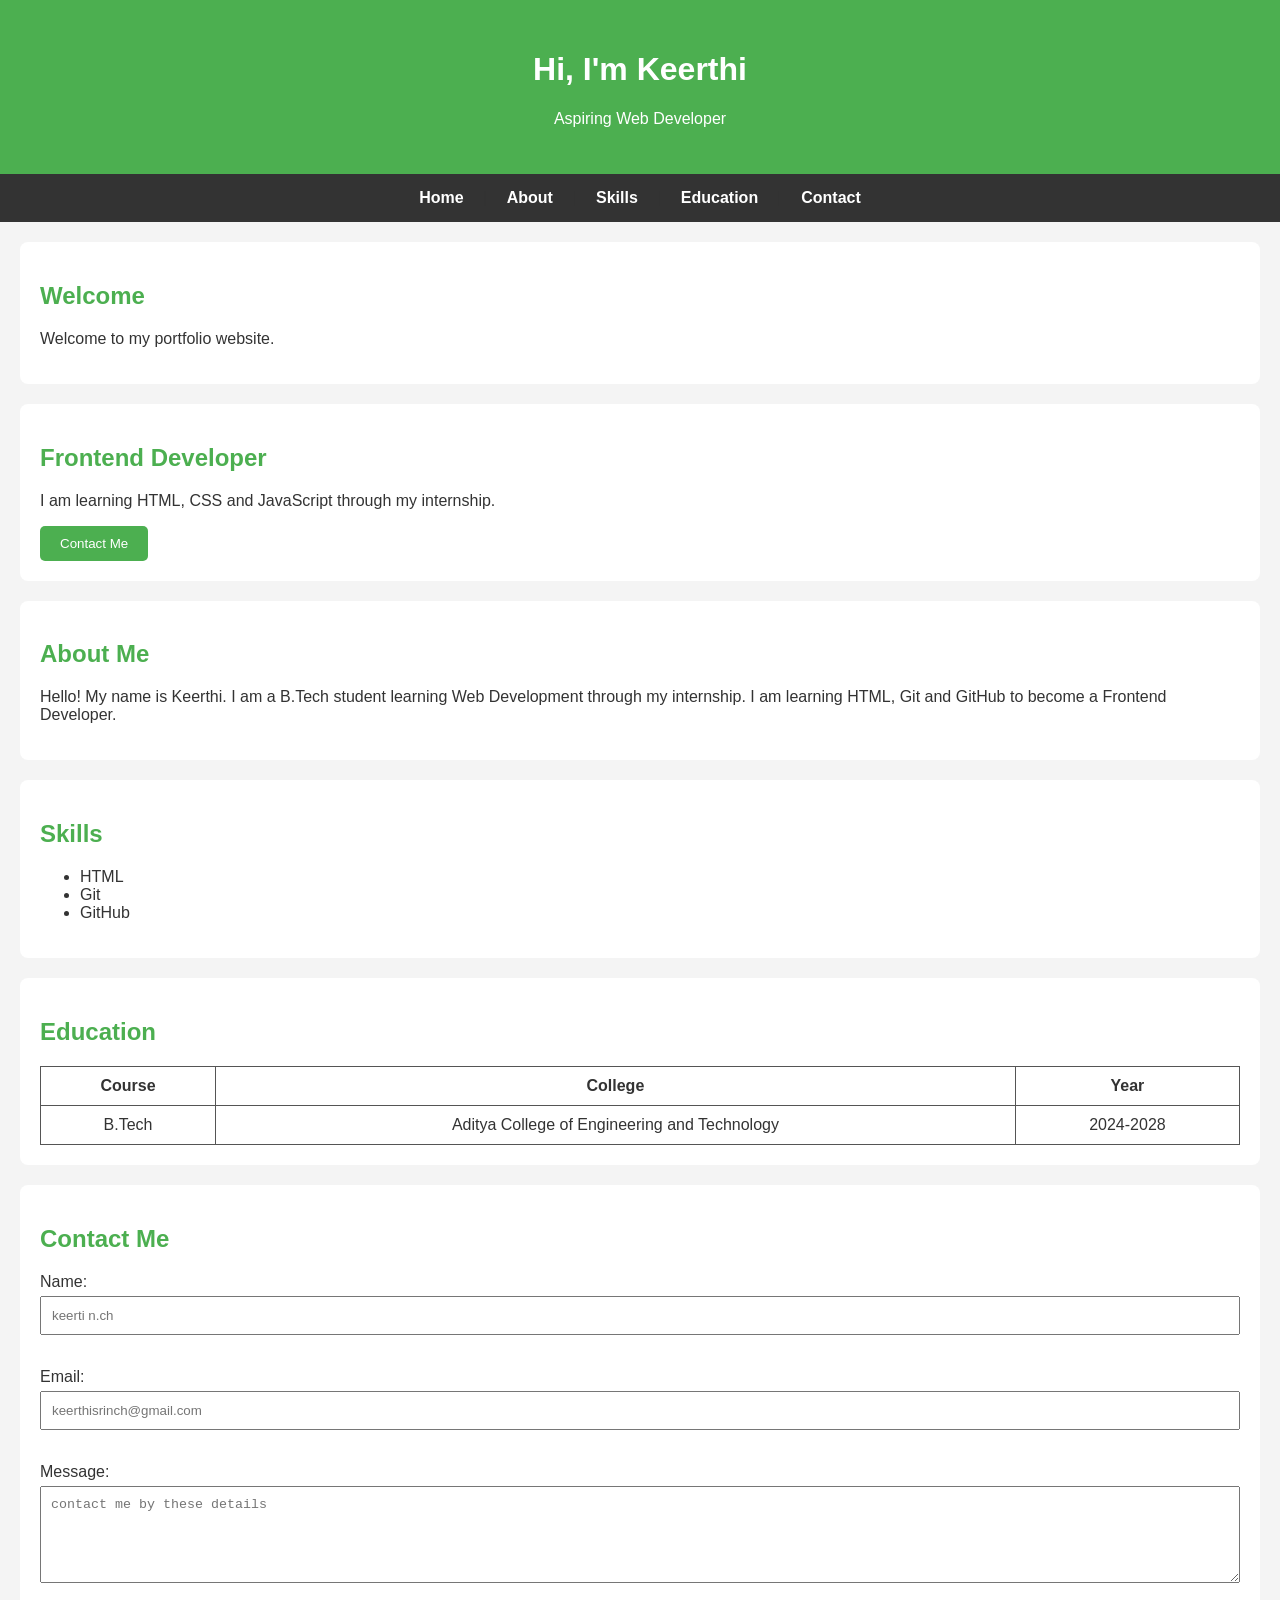
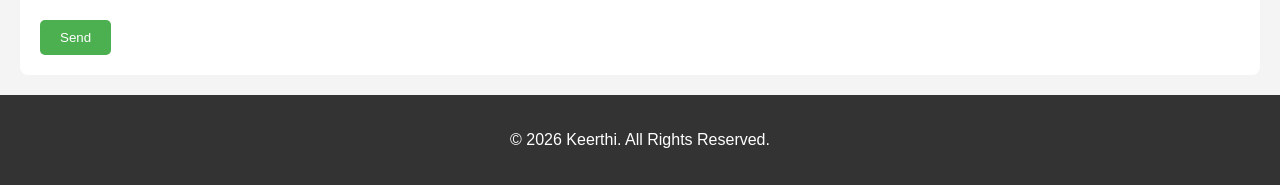
==== Index.html @ f0bbcb7d "Day 4 completed - css styling" ====
<!DOCTYPE html>
<html lang="en">
<head>
    <meta charset="UTF-8">
    <meta name="viewport" content="width=device-width, initial-scale=1.0">
    <title>My Portfolio</title>
    <link rel="stylesheet" href="style.css">
</head>
<body>

    <!-- Header -->
    <header>
        <h1>Hi, I'm Keerthi</h1>
        <p>Aspiring Web Developer</p>
    </header>

    <!-- Navigation -->
    <nav>
        <a href="#home">Home</a> |
        <a href="#about">About</a> |
        <a href="#skills">Skills</a> |
        <a href="#education">Education</a> |
        <a href="#contact">Contact</a>
    </nav>

    <main>

        <!-- Home Section -->
        <section id="home">
            <h2>Welcome</h2>
            <p>Welcome to my portfolio website.</p>
        </section>

        <!-- Hero Section -->
        <section id="hero">
            <h2>Frontend Developer</h2>
            <p>I am learning HTML, CSS and JavaScript through my internship.</p>
            <button>Contact Me</button>
        </section>

        <!-- About Section -->
        <section id="about">
            <h2>About Me</h2>
            <p>
                Hello! My name is Keerthi.
                I am a B.Tech student learning Web Development through my internship.
                I am learning HTML, Git and GitHub to become a Frontend Developer.
            </p>
        </section>

        <!-- Skills Section -->
        <section id="skills">
            <h2>Skills</h2>
            <ul>
                <li>HTML</li>
                <li>Git</li>
                <li>GitHub</li>
            </ul>
        </section>

        <!-- Education Section -->
        <section id="education">
            <h2>Education</h2>

            <table border="1">
                <tr>
                    <th>Course</th>
                    <th>College</th>
                    <th>Year</th>
                </tr>

                <tr>
                    <td>B.Tech</td>
                    <td>Aditya College of Engineering and Technology</td>
                    <td>2024-2028</td>
                </tr>
            </table>
        </section>

        <!-- Contact Section -->
        <section id="contact">
            <h2>Contact Me</h2>

            <form>
                <label for="name">Name:</label><br>
                <input type="text" id="name" placeholder="keerti n.ch"><br><br>

                <label for="email">Email:</label><br>
                <input type="email" id="email" placeholder="keerthisrinch@gmail.com"><br><br>

                <label for="message">Message:</label><br>
                <textarea id="message" rows="5" cols="30" placeholder="contact me by these details"></textarea><br><br>

                <button type="submit">Send</button>
            </form>
        </section>

    </main>

    <!-- Footer -->
    <footer>
        <p>&copy; 2026 Keerthi. All Rights Reserved.</p>
    </footer>

</body>
</html>
---- style.css ----
/* General Styling */

body {
    margin: 0;
    padding: 0;
    font-family: Arial, sans-serif;
    background-color: #f4f4f4;
    color: #333;
}

/* Header */

header {
    background-color: #4CAF50;
    color: white;
    text-align: center;
    padding: 30px;
}

/* Navigation */

nav {
    background-color: #333;
    text-align: center;
    padding: 15px;
}

nav a {
    color: white;
    text-decoration: none;
    margin: 15px;
    font-weight: bold;
}

nav a:hover {
    color: yellow;
}

/* Sections */

section {
    background-color: white;
    margin: 20px;
    padding: 20px;
    border-radius: 8px;
}

/* Headings */

h2 {
    color: #4CAF50;
}

/* Button */

button {
    background-color: #4CAF50;
    color: white;
    border: none;
    padding: 10px 20px;
    cursor: pointer;
    border-radius: 5px;
}

button:hover {
    background-color: #45a049;
}

/* Table */

table {
    width: 100%;
    border-collapse: collapse;
}

table,
th,
td {
    border: 1px solid #555;
}

th,
td {
    padding: 10px;
    text-align: center;
}

/* Form */

input,
textarea {
    width: 100%;
    padding: 10px;
    margin-top: 5px;
    margin-bottom: 15px;
    box-sizing: border-box;
}

/* Footer */

footer {
    background-color: #333;
    color: white;
    text-align: center;
    padding: 20px;
}
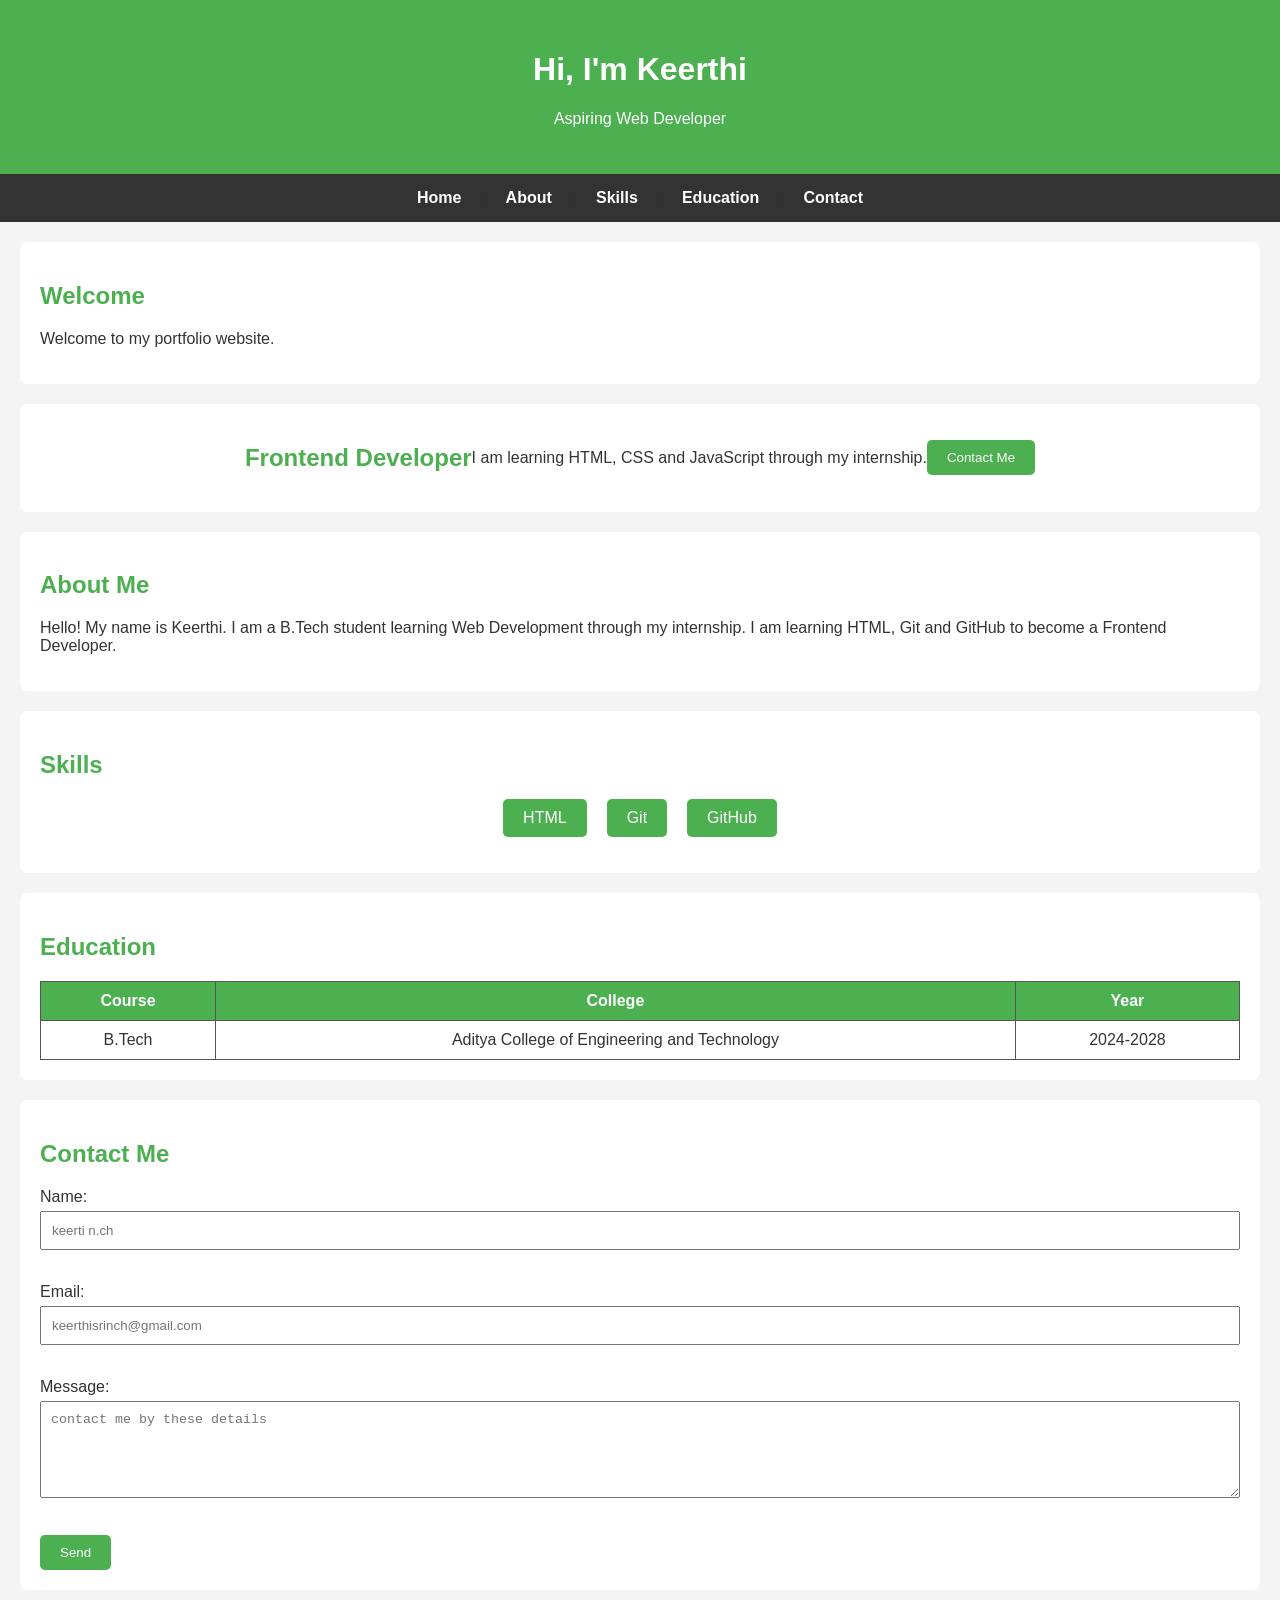
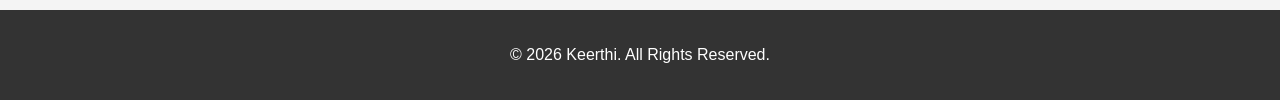
==== commit 309f636c: "DAY5 completed -flexbox and css Grid" ====
--- a/Index.html
+++ b/Index.html
@@ -49,14 +49,14 @@
         </section>
 
         <!-- Skills Section -->
-        <section id="skills">
-            <h2>Skills</h2>
-            <ul>
-                <li>HTML</li>
-                <li>Git</li>
-                <li>GitHub</li>
-            </ul>
-        </section>
+       <section id="skills">
+    <h2>Skills</h2>
+    <ul class="skills-list">
+        <li>HTML</li>
+        <li>Git</li>
+        <li>GitHub</li>
+    </ul>
+</section>
 
         <!-- Education Section -->
         <section id="education">
--- a/style.css
+++ b/style.css
@@ -20,27 +20,33 @@
 /* Navigation */
 
 nav {
+    display: flex;
+    justify-content: center;
+    gap: 20px;
     background-color: #333;
-    text-align: center;
     padding: 15px;
 }
 
 nav a {
     color: white;
     text-decoration: none;
-    margin: 15px;
     font-weight: bold;
 }
 
 nav a:hover {
     color: yellow;
 }
+/* Main (CSS Grid) */
 
+main{
+    display:grid;
+    gap:20px;
+    padding:20px;
+}
 /* Sections */
 
 section {
     background-color: white;
-    margin: 20px;
     padding: 20px;
     border-radius: 8px;
 }
@@ -65,7 +71,31 @@
 button:hover {
     background-color: #45a049;
 }
+/* Hero (Flexbox) */
 
+#hero{
+    display:flex;
+    justify-content:center;
+    align-items:center;
+    text-align:center;
+}
+
+/* Skills (Flexbox) */
+
+.skills-list{
+    display:flex;
+    justify-content:center;
+    gap:20px;
+    list-style:none;
+    padding:0;
+}
+
+.skills-list li{
+    background:#4CAF50;
+    color:white;
+    padding:10px 20px;
+    border-radius:5px;
+}
 /* Table */
 
 table {
@@ -83,6 +113,10 @@
 td {
     padding: 10px;
     text-align: center;
+}
+th {
+    background-color: #4CAF50;
+    color: white;
 }
 
 /* Form */
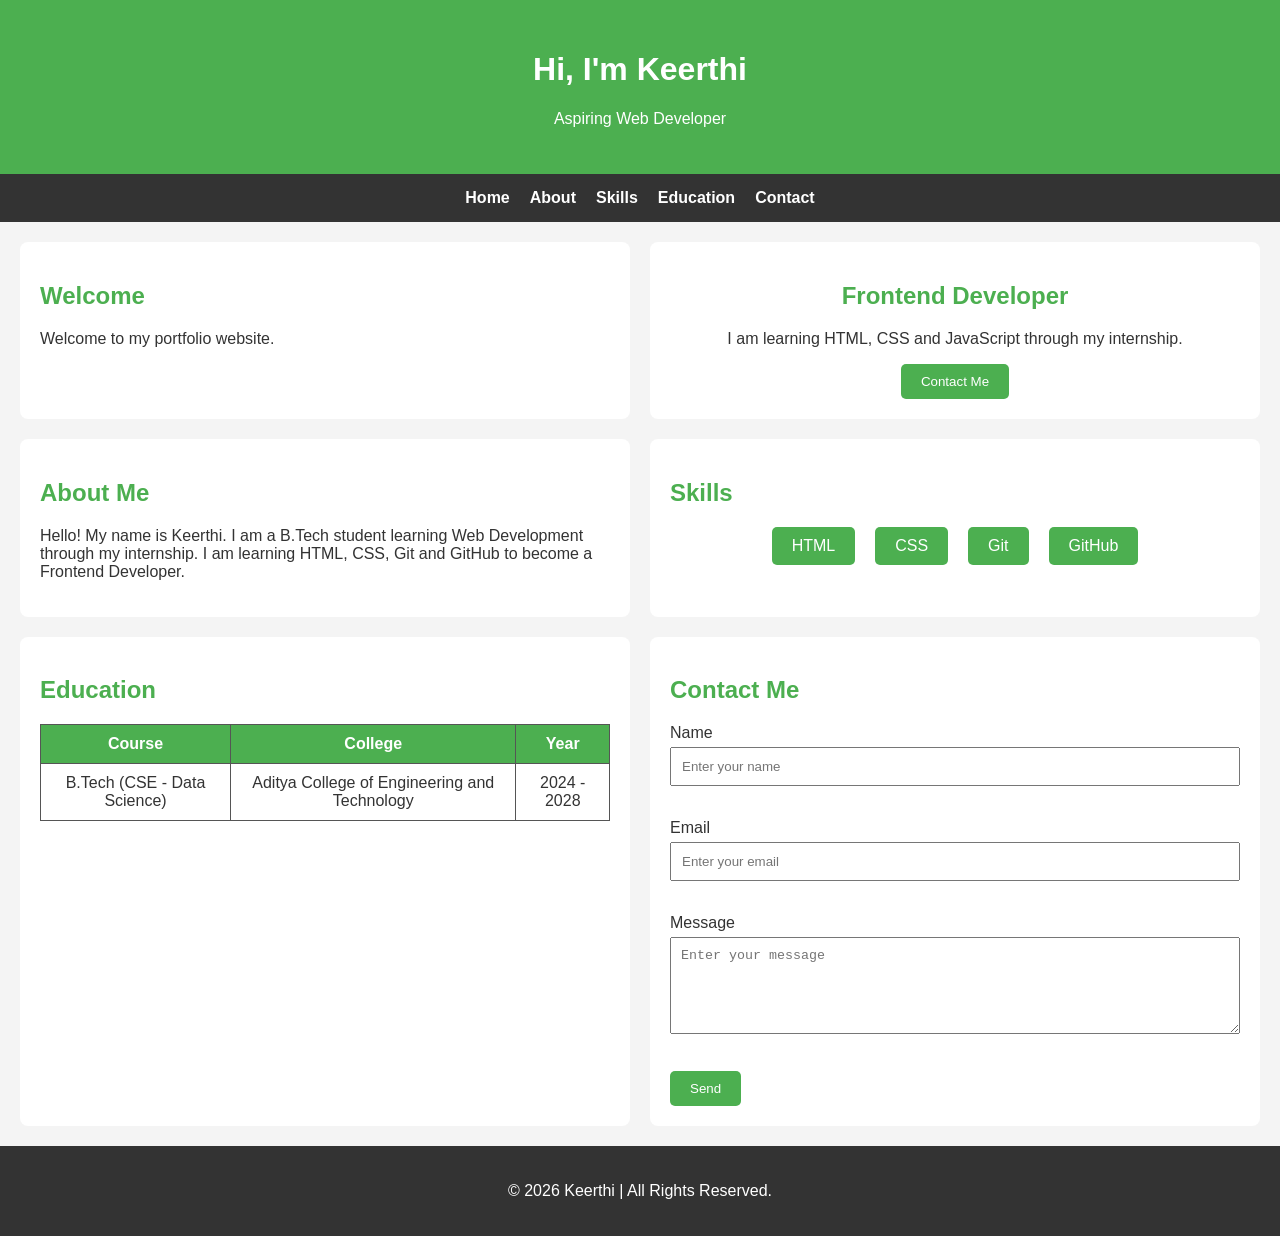
==== commit c0eb92f9: "Day6 completed - Responsive Design" ====
--- a/Index.html
+++ b/Index.html
@@ -6,6 +6,7 @@
     <title>My Portfolio</title>
     <link rel="stylesheet" href="style.css">
 </head>
+
 <body>
 
     <!-- Header -->
@@ -16,10 +17,10 @@
 
     <!-- Navigation -->
     <nav>
-        <a href="#home">Home</a> |
-        <a href="#about">About</a> |
-        <a href="#skills">Skills</a> |
-        <a href="#education">Education</a> |
+        <a href="#home">Home</a>
+        <a href="#about">About</a>
+        <a href="#skills">Skills</a>
+        <a href="#education">Education</a>
         <a href="#contact">Contact</a>
     </nav>
 
@@ -33,36 +34,40 @@
 
         <!-- Hero Section -->
         <section id="hero">
-            <h2>Frontend Developer</h2>
-            <p>I am learning HTML, CSS and JavaScript through my internship.</p>
-            <button>Contact Me</button>
+            <div>
+                <h2>Frontend Developer</h2>
+                <p>I am learning HTML, CSS and JavaScript through my internship.</p>
+                <a href="#contact">
+                    <button>Contact Me</button>
+                </a>
+            </div>
         </section>
 
         <!-- About Section -->
         <section id="about">
             <h2>About Me</h2>
             <p>
-                Hello! My name is Keerthi.
-                I am a B.Tech student learning Web Development through my internship.
-                I am learning HTML, Git and GitHub to become a Frontend Developer.
+                Hello! My name is Keerthi. I am a B.Tech student learning Web Development through my internship.
+                I am learning HTML, CSS, Git and GitHub to become a Frontend Developer.
             </p>
         </section>
 
         <!-- Skills Section -->
-       <section id="skills">
-    <h2>Skills</h2>
-    <ul class="skills-list">
-        <li>HTML</li>
-        <li>Git</li>
-        <li>GitHub</li>
-    </ul>
-</section>
+        <section id="skills">
+            <h2>Skills</h2>
+            <ul class="skills-list">
+                <li>HTML</li>
+                <li>CSS</li>
+                <li>Git</li>
+                <li>GitHub</li>
+            </ul>
+        </section>
 
         <!-- Education Section -->
         <section id="education">
             <h2>Education</h2>
 
-            <table border="1">
+            <table>
                 <tr>
                     <th>Course</th>
                     <th>College</th>
@@ -70,9 +75,9 @@
                 </tr>
 
                 <tr>
-                    <td>B.Tech</td>
+                    <td>B.Tech (CSE - Data Science)</td>
                     <td>Aditya College of Engineering and Technology</td>
-                    <td>2024-2028</td>
+                    <td>2024 - 2028</td>
                 </tr>
             </table>
         </section>
@@ -82,14 +87,14 @@
             <h2>Contact Me</h2>
 
             <form>
-                <label for="name">Name:</label><br>
-                <input type="text" id="name" placeholder="keerti n.ch"><br><br>
+                <label for="name">Name</label><br>
+                <input type="text" id="name" placeholder="Enter your name" required><br><br>
 
-                <label for="email">Email:</label><br>
-                <input type="email" id="email" placeholder="keerthisrinch@gmail.com"><br><br>
+                <label for="email">Email</label><br>
+                <input type="email" id="email" placeholder="Enter your email" required><br><br>
 
-                <label for="message">Message:</label><br>
-                <textarea id="message" rows="5" cols="30" placeholder="contact me by these details"></textarea><br><br>
+                <label for="message">Message</label><br>
+                <textarea id="message" rows="5" placeholder="Enter your message" required></textarea><br><br>
 
                 <button type="submit">Send</button>
             </form>
@@ -99,7 +104,7 @@
 
     <!-- Footer -->
     <footer>
-        <p>&copy; 2026 Keerthi. All Rights Reserved.</p>
+        <p>&copy; 2026 Keerthi | All Rights Reserved.</p>
     </footer>
 
 </body>
--- a/style.css
+++ b/style.css
@@ -36,13 +36,16 @@
 nav a:hover {
     color: yellow;
 }
+
 /* Main (CSS Grid) */
 
-main{
-    display:grid;
-    gap:20px;
-    padding:20px;
-}
+main {
+    display: grid;
+    grid-template-columns: repeat(2, 1fr);
+    gap: 20px;
+    padding: 20px;
+}
+
 /* Sections */
 
 section {
@@ -71,31 +74,33 @@
 button:hover {
     background-color: #45a049;
 }
+
 /* Hero (Flexbox) */
 
-#hero{
-    display:flex;
-    justify-content:center;
-    align-items:center;
-    text-align:center;
+#hero {
+    display: flex;
+    justify-content: center;
+    align-items: center;
+    text-align: center;
 }
 
 /* Skills (Flexbox) */
 
-.skills-list{
-    display:flex;
-    justify-content:center;
-    gap:20px;
-    list-style:none;
-    padding:0;
-}
-
-.skills-list li{
-    background:#4CAF50;
-    color:white;
-    padding:10px 20px;
-    border-radius:5px;
-}
+.skills-list {
+    display: flex;
+    justify-content: center;
+    gap: 20px;
+    list-style: none;
+    padding: 0;
+}
+
+.skills-list li {
+    background: #4CAF50;
+    color: white;
+    padding: 10px 20px;
+    border-radius: 5px;
+}
+
 /* Table */
 
 table {
@@ -114,6 +119,7 @@
     padding: 10px;
     text-align: center;
 }
+
 th {
     background-color: #4CAF50;
     color: white;
@@ -137,4 +143,84 @@
     color: white;
     text-align: center;
     padding: 20px;
+}
+
+/* =======================================
+   Day 6 - Responsive Design (Media Queries)
+======================================= */
+
+/* Mobile */
+
+@media screen and (max-width: 768px) {
+
+    header {
+        padding: 20px;
+    }
+
+    nav {
+        flex-direction: column;
+        align-items: center;
+        gap: 10px;
+    }
+
+    main {
+        grid-template-columns: 1fr;
+    }
+
+    #hero {
+        flex-direction: column;
+    }
+
+    .skills-list {
+        flex-direction: column;
+        align-items: center;
+    }
+
+    table {
+        font-size: 14px;
+    }
+
+    button {
+        width: 100%;
+    }
+}
+
+/* Tablet */
+
+@media screen and (min-width: 769px) and (max-width: 1024px) {
+
+    main {
+        grid-template-columns: repeat(2, 1fr);
+    }
+
+    nav {
+        flex-wrap: wrap;
+        justify-content: center;
+    }
+
+    .skills-list {
+        flex-wrap: wrap;
+        justify-content: center;
+    }
+}
+
+/* Desktop */
+
+@media screen and (min-width: 1025px) {
+
+    main {
+        grid-template-columns: repeat(2, 1fr);
+    }
+
+    nav {
+        flex-direction: row;
+    }
+
+    .skills-list {
+        flex-direction: row;
+    }
+
+    #hero {
+        flex-direction: row;
+    }
 }
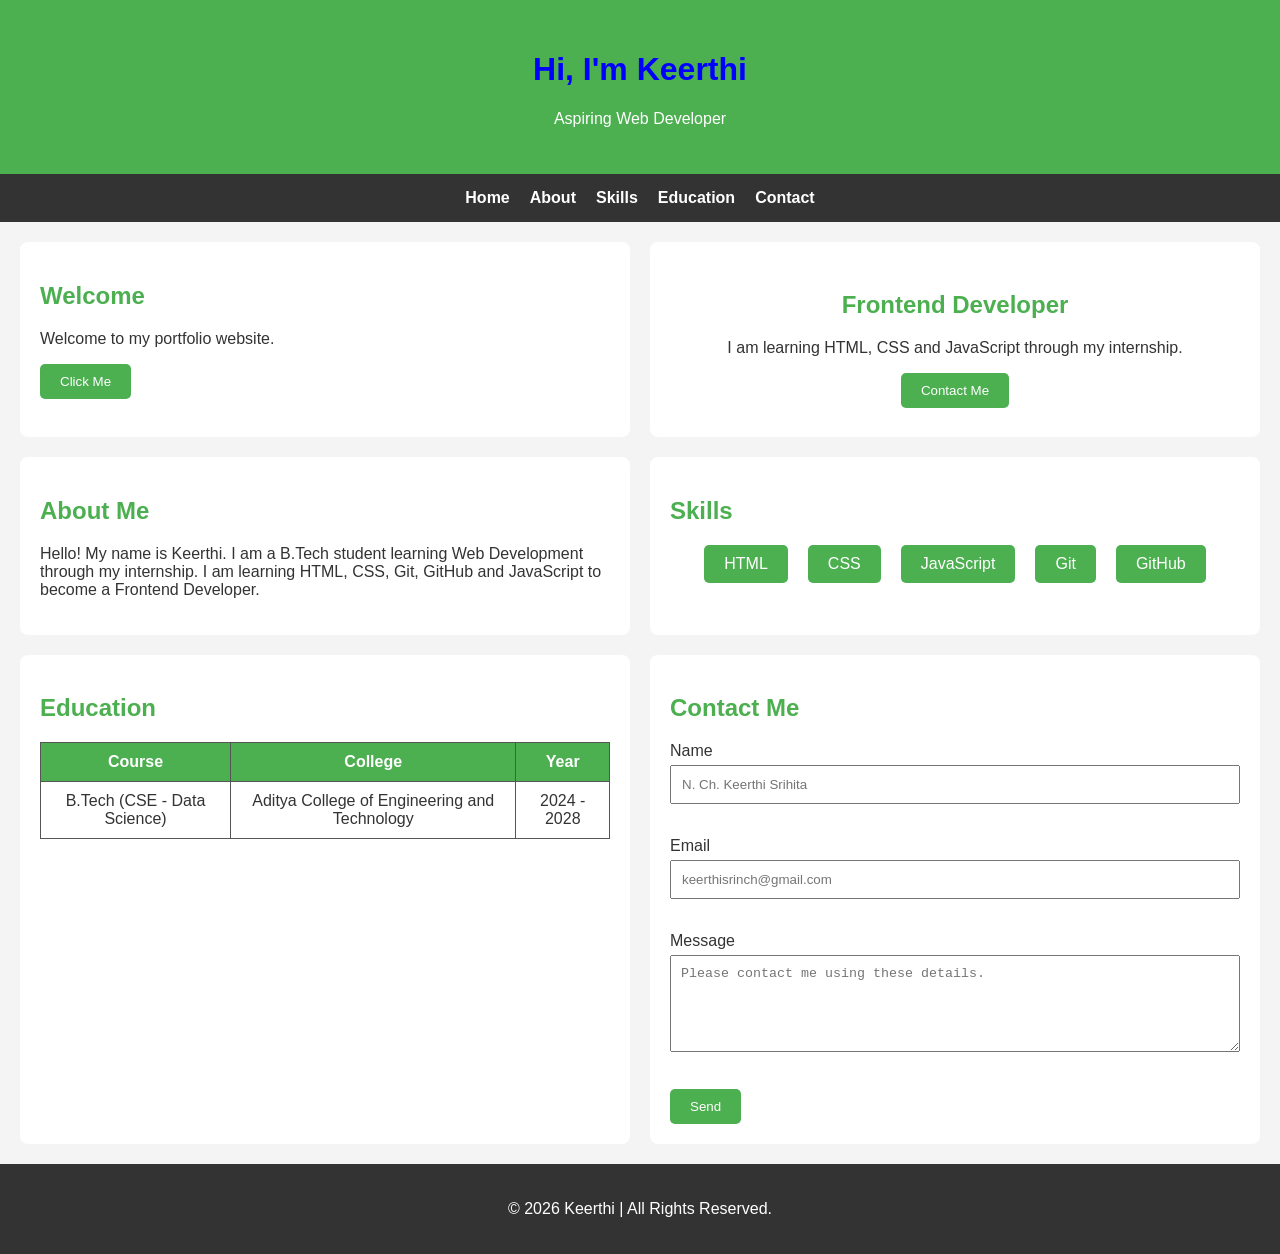
==== commit 3aa25e3e: "Day 7 completed - JavaScript Basics and DOM Manipulation" ====
--- a/Index.html
+++ b/Index.html
@@ -11,7 +11,7 @@
 
     <!-- Header -->
     <header>
-        <h1>Hi, I'm Keerthi</h1>
+        <h1 id="heading">Hi, I'm Keerthi</h1>
         <p>Aspiring Web Developer</p>
     </header>
 
@@ -30,6 +30,12 @@
         <section id="home">
             <h2>Welcome</h2>
             <p>Welcome to my portfolio website.</p>
+
+            <!-- JavaScript Button -->
+            <button id="welcomeBtn">Click Me</button>
+
+            <!-- Message -->
+            <p id="welcomeMessage"></p>
         </section>
 
         <!-- Hero Section -->
@@ -37,6 +43,7 @@
             <div>
                 <h2>Frontend Developer</h2>
                 <p>I am learning HTML, CSS and JavaScript through my internship.</p>
+
                 <a href="#contact">
                     <button>Contact Me</button>
                 </a>
@@ -48,16 +55,18 @@
             <h2>About Me</h2>
             <p>
                 Hello! My name is Keerthi. I am a B.Tech student learning Web Development through my internship.
-                I am learning HTML, CSS, Git and GitHub to become a Frontend Developer.
+                I am learning HTML, CSS, Git, GitHub and JavaScript to become a Frontend Developer.
             </p>
         </section>
 
         <!-- Skills Section -->
         <section id="skills">
             <h2>Skills</h2>
+
             <ul class="skills-list">
                 <li>HTML</li>
                 <li>CSS</li>
+                <li>JavaScript</li>
                 <li>Git</li>
                 <li>GitHub</li>
             </ul>
@@ -88,13 +97,13 @@
 
             <form>
                 <label for="name">Name</label><br>
-                <input type="text" id="name" placeholder="Enter your name" required><br><br>
+                <input type="text" id="name" placeholder="N. Ch. Keerthi Srihita" required><br><br>
 
                 <label for="email">Email</label><br>
-                <input type="email" id="email" placeholder="Enter your email" required><br><br>
+                <input type="email" id="email" placeholder="keerthisrinch@gmail.com" required><br><br>
 
                 <label for="message">Message</label><br>
-                <textarea id="message" rows="5" placeholder="Enter your message" required></textarea><br><br>
+                <textarea id="message" rows="5" placeholder="Please contact me using these details." required></textarea><br><br>
 
                 <button type="submit">Send</button>
             </form>
@@ -107,5 +116,11 @@
         <p>&copy; 2026 Keerthi | All Rights Reserved.</p>
     </footer>
 
+    <!-- Scroll To Top Button -->
+    <button id="topBtn">⬆ Top</button>
+
+    <!-- JavaScript File -->
+    <script src="script.js"></script>
+
 </body>
 </html>
--- a/style.css
+++ b/style.css
@@ -6,6 +6,7 @@
     font-family: Arial, sans-serif;
     background-color: #f4f4f4;
     color: #333;
+    scroll-behavior: smooth;
 }
 
 /* Header */
@@ -60,7 +61,7 @@
     color: #4CAF50;
 }
 
-/* Button */
+/* Buttons */
 
 button {
     background-color: #4CAF50;
@@ -69,6 +70,7 @@
     padding: 10px 20px;
     cursor: pointer;
     border-radius: 5px;
+    transition: 0.3s;
 }
 
 button:hover {
@@ -84,7 +86,7 @@
     text-align: center;
 }
 
-/* Skills (Flexbox) */
+/* Skills */
 
 .skills-list {
     display: flex;
@@ -92,6 +94,7 @@
     gap: 20px;
     list-style: none;
     padding: 0;
+    flex-wrap: wrap;
 }
 
 .skills-list li {
@@ -136,6 +139,36 @@
     box-sizing: border-box;
 }
 
+/* Welcome Message */
+
+#welcomeMessage {
+    margin-top: 15px;
+    font-size: 18px;
+    font-weight: bold;
+    color: green;
+}
+
+/* Scroll To Top Button */
+
+#topBtn {
+    display: none;
+    position: fixed;
+    bottom: 20px;
+    right: 20px;
+    background-color: #4CAF50;
+    color: white;
+    border: none;
+    padding: 12px 18px;
+    border-radius: 50%;
+    cursor: pointer;
+    font-size: 18px;
+    box-shadow: 0px 2px 8px rgba(0,0,0,0.3);
+}
+
+#topBtn:hover {
+    background-color: #45a049;
+}
+
 /* Footer */
 
 footer {
@@ -145,9 +178,9 @@
     padding: 20px;
 }
 
-/* =======================================
-   Day 6 - Responsive Design (Media Queries)
-======================================= */
+/* ===========================
+   Responsive Design
+=========================== */
 
 /* Mobile */
 
@@ -183,6 +216,10 @@
     button {
         width: 100%;
     }
+
+    #topBtn {
+        width: auto;
+    }
 }
 
 /* Tablet */
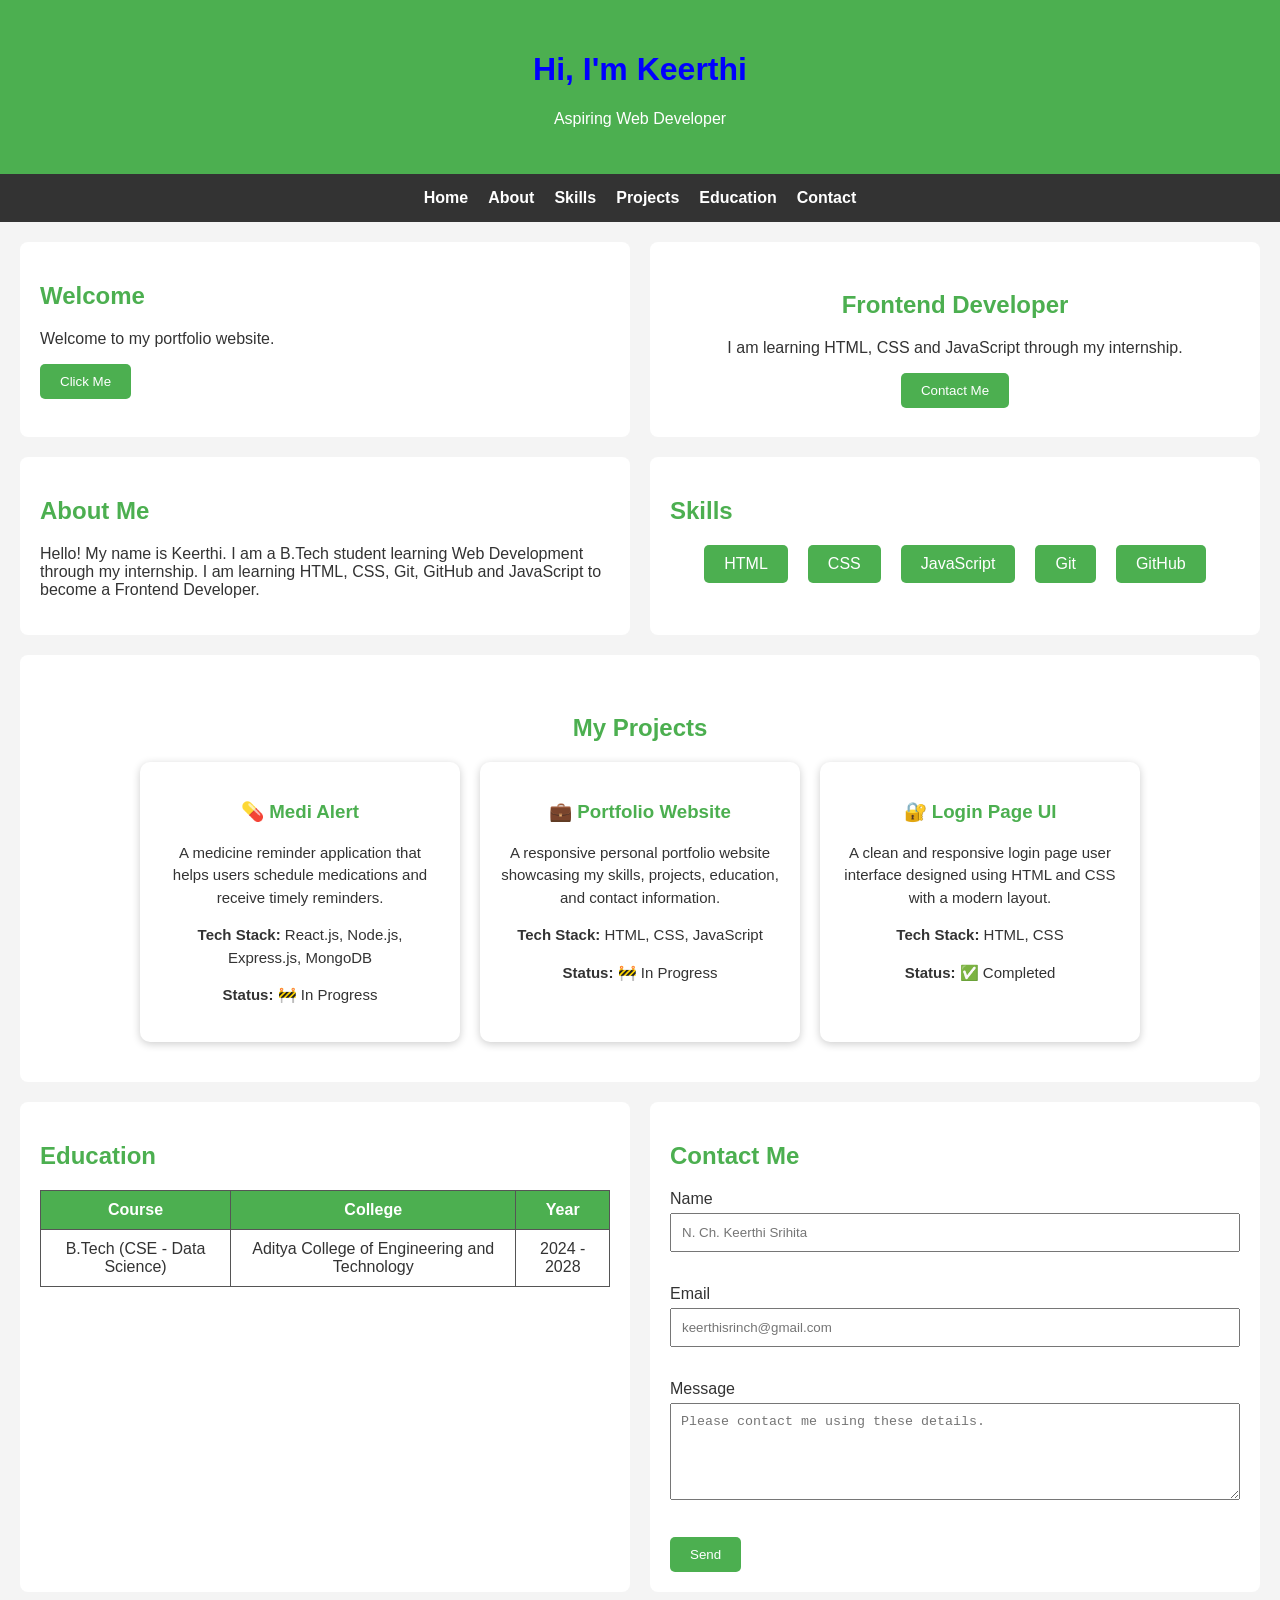
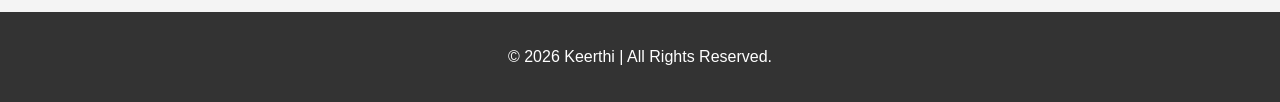
==== commit 49afef58: "Day 8 completed - Projects section" ====
--- a/Index.html
+++ b/Index.html
@@ -20,6 +20,7 @@
         <a href="#home">Home</a>
         <a href="#about">About</a>
         <a href="#skills">Skills</a>
+        <a href="#projects">Projects</a>
         <a href="#education">Education</a>
         <a href="#contact">Contact</a>
     </nav>
@@ -71,6 +72,44 @@
                 <li>GitHub</li>
             </ul>
         </section>
+   <!-- Projects Section -->
+<section id="projects">
+    <h2>My Projects</h2>
+
+    <div class="projects-container">
+
+        <!-- Project 1 -->
+        <div class="project-card">
+            <h3>💊 Medi Alert</h3>
+            <p>
+                A medicine reminder application that helps users schedule medications and receive timely reminders.
+            </p>
+            <p><strong>Tech Stack:</strong> React.js, Node.js, Express.js, MongoDB</p>
+            <p><strong>Status:</strong> 🚧 In Progress</p>
+        </div>
+
+        <!-- Project 2 -->
+        <div class="project-card">
+            <h3>💼 Portfolio Website</h3>
+            <p>
+                A responsive personal portfolio website showcasing my skills, projects, education, and contact information.
+            </p>
+            <p><strong>Tech Stack:</strong> HTML, CSS, JavaScript</p>
+            <p><strong>Status:</strong> 🚧 In Progress</p>
+        </div>
+
+        <!-- Project 3 -->
+        <div class="project-card">
+            <h3>🔐 Login Page UI</h3>
+            <p>
+                A clean and responsive login page user interface designed using HTML and CSS with a modern layout.
+            </p>
+            <p><strong>Tech Stack:</strong> HTML, CSS</p>
+            <p><strong>Status:</strong> ✅ Completed</p>
+        </div>
+
+    </div>
+</section>
 
         <!-- Education Section -->
         <section id="education">
@@ -82,7 +121,6 @@
                     <th>College</th>
                     <th>Year</th>
                 </tr>
-
                 <tr>
                     <td>B.Tech (CSE - Data Science)</td>
                     <td>Aditya College of Engineering and Technology</td>
--- a/style.css
+++ b/style.css
@@ -103,7 +103,42 @@
     padding: 10px 20px;
     border-radius: 5px;
 }
-
+/* Projects Section */
+
+#projects {
+    grid-column: 1 / -1;
+    padding: 40px 20px;
+    text-align: center;
+}
+
+.projects-container {
+    display: flex;
+    flex-wrap: wrap;
+    justify-content: center;
+    gap: 20px;
+}
+
+.project-card {
+    background: white;
+    width: 280px;
+    padding: 20px;
+    border-radius: 10px;
+    box-shadow: 0 2px 8px rgba(0,0,0,0.2);
+    transition: transform 0.3s;
+}
+
+.project-card:hover {
+    transform: translateY(-5px);
+}
+
+.project-card h3 {
+    color: #4CAF50;
+}
+
+.project-card p {
+    font-size: 15px;
+    line-height: 1.5;
+}
 /* Table */
 
 table {
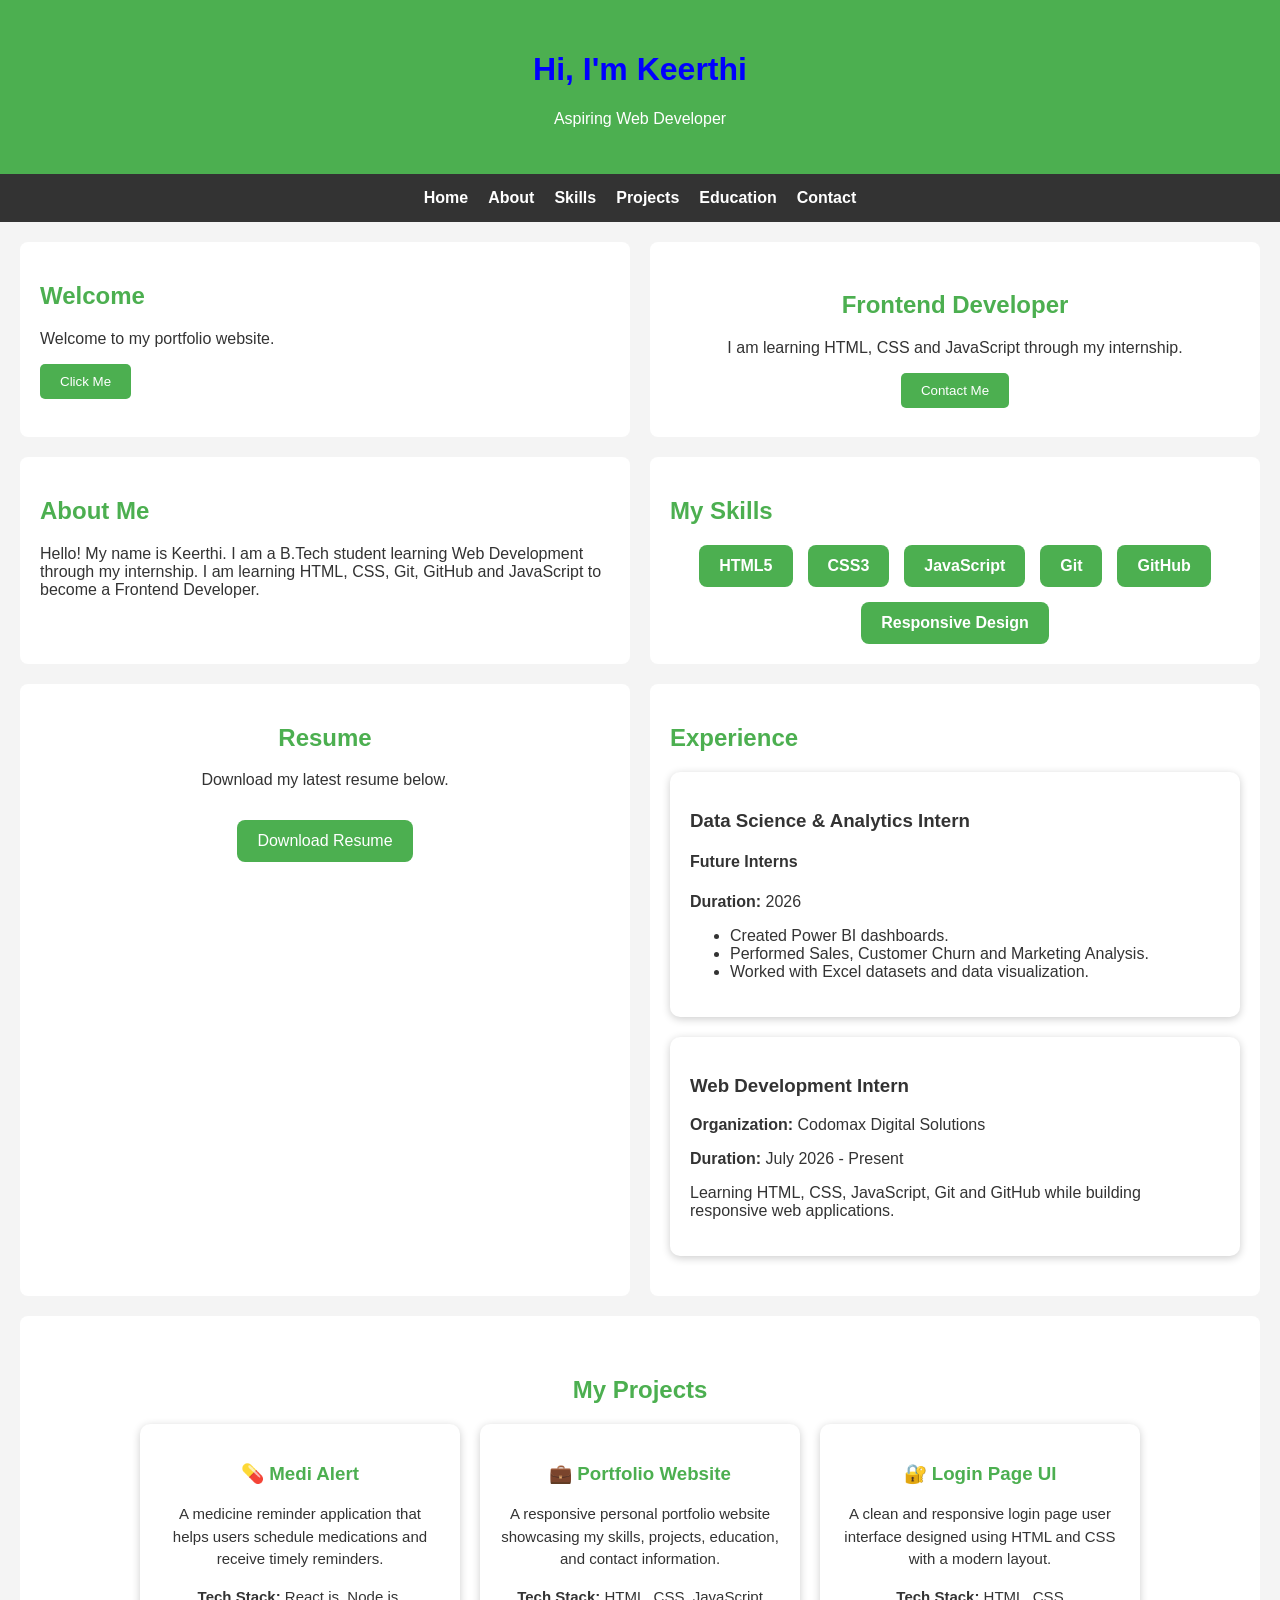
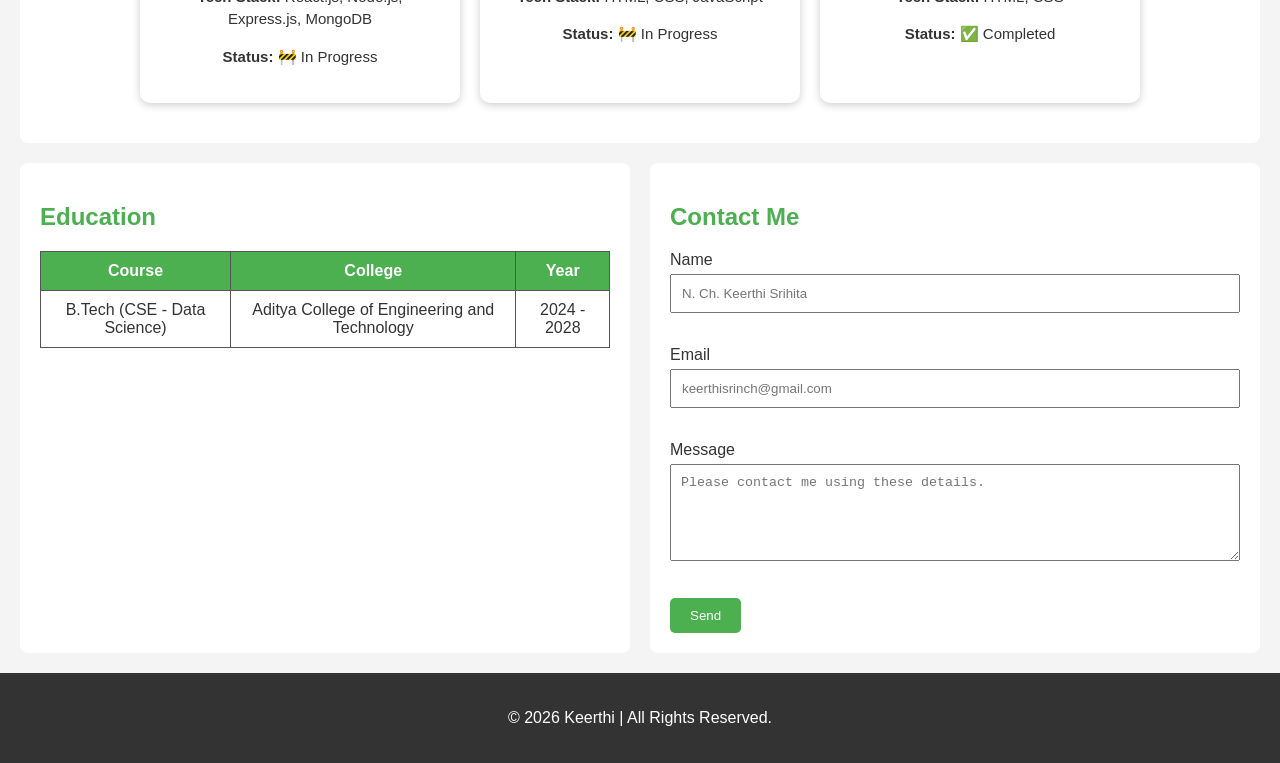
==== commit c1bc0025: "Day 9 completed - Skills, Resume and Experience sections" ====
--- a/Index.html
+++ b/Index.html
@@ -62,16 +62,51 @@
 
         <!-- Skills Section -->
         <section id="skills">
-            <h2>Skills</h2>
+    <h2>My Skills</h2>
 
-            <ul class="skills-list">
-                <li>HTML</li>
-                <li>CSS</li>
-                <li>JavaScript</li>
-                <li>Git</li>
-                <li>GitHub</li>
-            </ul>
-        </section>
+    <div class="skills-container">
+        <div class="skill-card">HTML5</div>
+        <div class="skill-card">CSS3</div>
+        <div class="skill-card">JavaScript</div>
+        <div class="skill-card">Git</div>
+        <div class="skill-card">GitHub</div>
+        <div class="skill-card">Responsive Design</div>
+    </div>
+</section>
+<section id="resume">
+    <h2>Resume</h2>
+
+    <p>Download my latest resume below.</p>
+
+    <a href="resume.pdf" download class="btn">
+        Download Resume
+    </a>
+</section>
+<section id="experience">
+    <h2>Experience</h2>
+
+    <div class="experience-card">
+        <h3>Data Science & Analytics Intern</h3>
+        <h4>Future Interns</h4>
+        <p><strong>Duration:</strong> 2026</p>
+
+        <ul>
+            <li>Created Power BI dashboards.</li>
+            <li>Performed Sales, Customer Churn and Marketing Analysis.</li>
+            <li>Worked with Excel datasets and data visualization.</li>
+        </ul>
+    </div>
+
+    <div class="experience-card">
+        <h3>Web Development Intern</h3>
+        <p><strong>Organization:</strong> Codomax Digital Solutions</p>
+        <p><strong>Duration:</strong> July 2026 - Present</p>
+
+        <p>
+            Learning HTML, CSS, JavaScript, Git and GitHub while building responsive web applications.
+        </p>
+    </div>
+</section>
    <!-- Projects Section -->
 <section id="projects">
     <h2>My Projects</h2>
--- a/style.css
+++ b/style.css
@@ -295,4 +295,46 @@
     #hero {
         flex-direction: row;
     }
+}
+.skills-container{
+    display:flex;
+    flex-wrap:wrap;
+    justify-content:center;
+    gap:15px;
+    margin-top:20px;
+}
+
+.skill-card{
+    background:#4CAF50;
+    color:white;
+    padding:12px 20px;
+    border-radius:8px;
+    font-weight:bold;
+}
+
+.experience-card{
+    background:white;
+    padding:20px;
+    border-radius:10px;
+    box-shadow:0 2px 8px rgba(0,0,0,0.2);
+    margin:20px auto;
+    max-width:700px;
+}
+
+#resume{
+    text-align:center;
+}
+
+#resume .btn{
+    display:inline-block;
+    margin-top:15px;
+    padding:12px 20px;
+    background:#4CAF50;
+    color:white;
+    text-decoration:none;
+    border-radius:8px;
+}
+
+#resume .btn:hover{
+    background:#388E3C;
 }
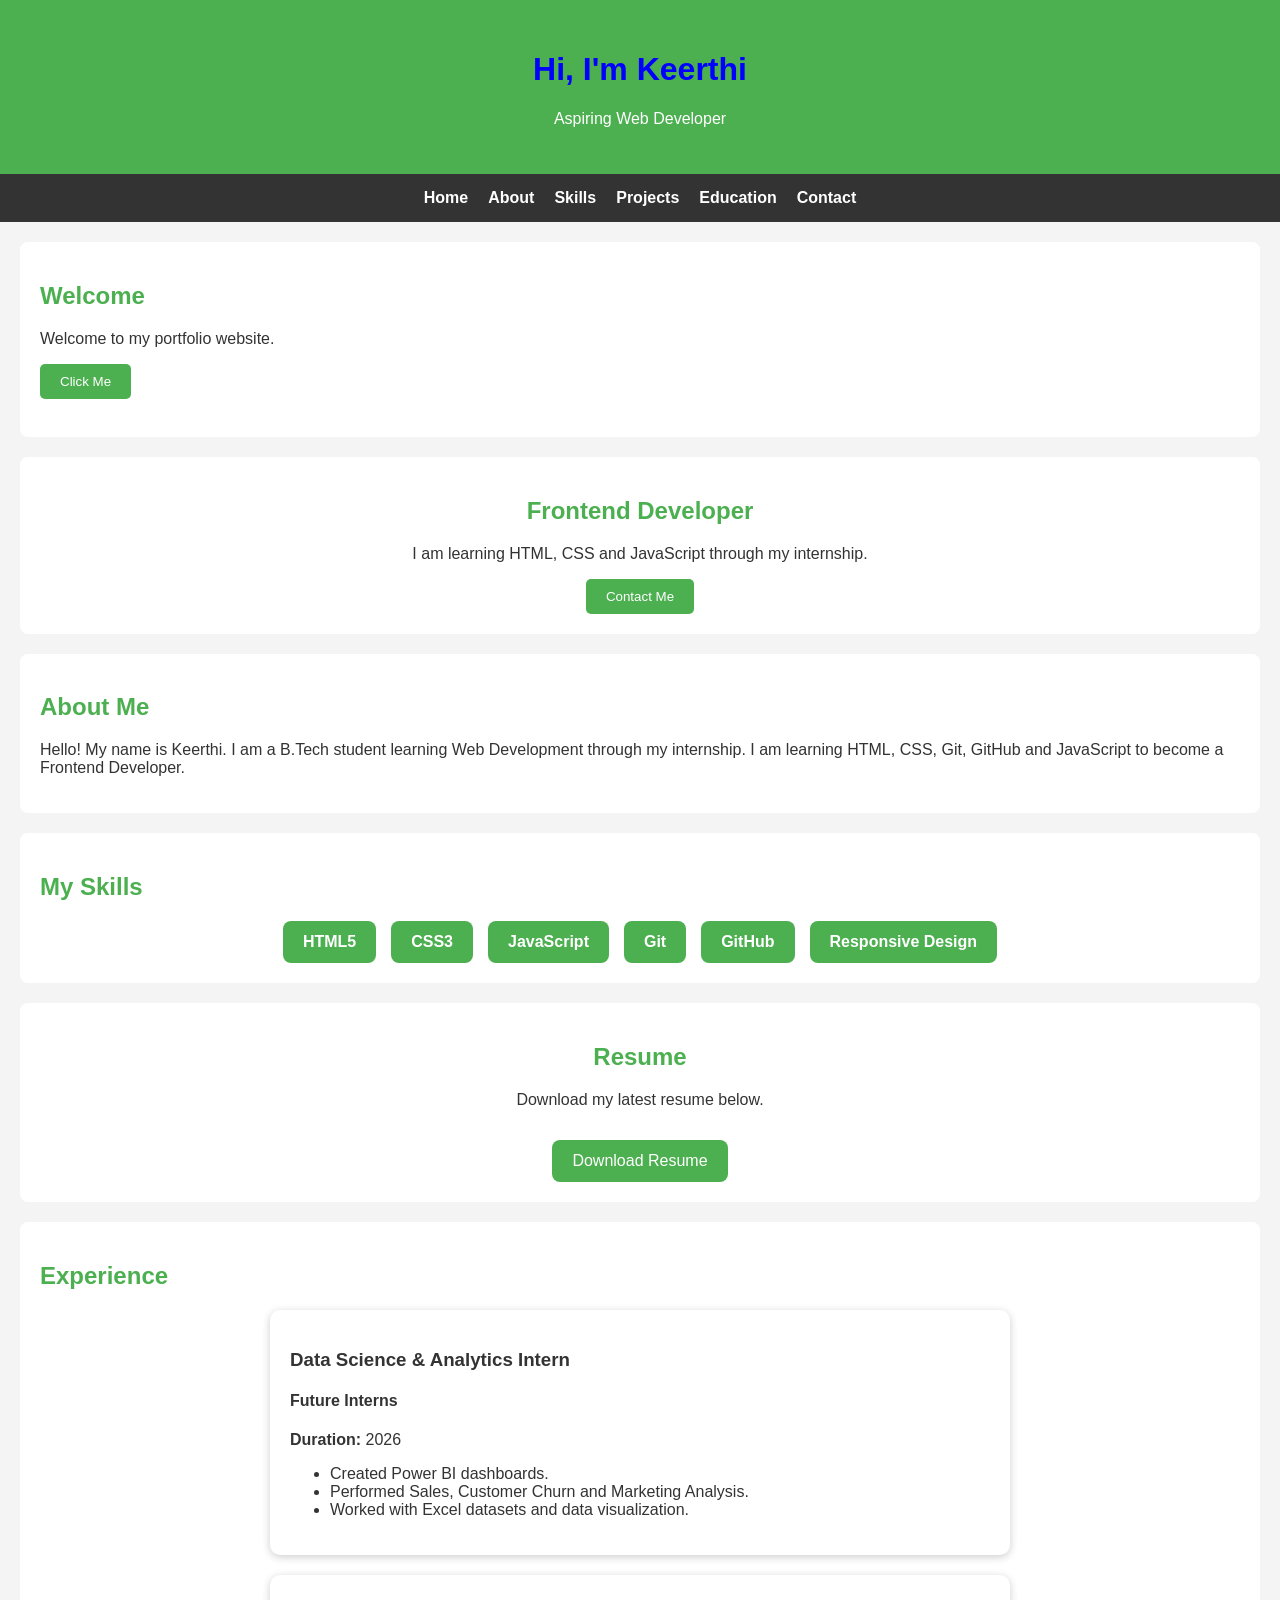
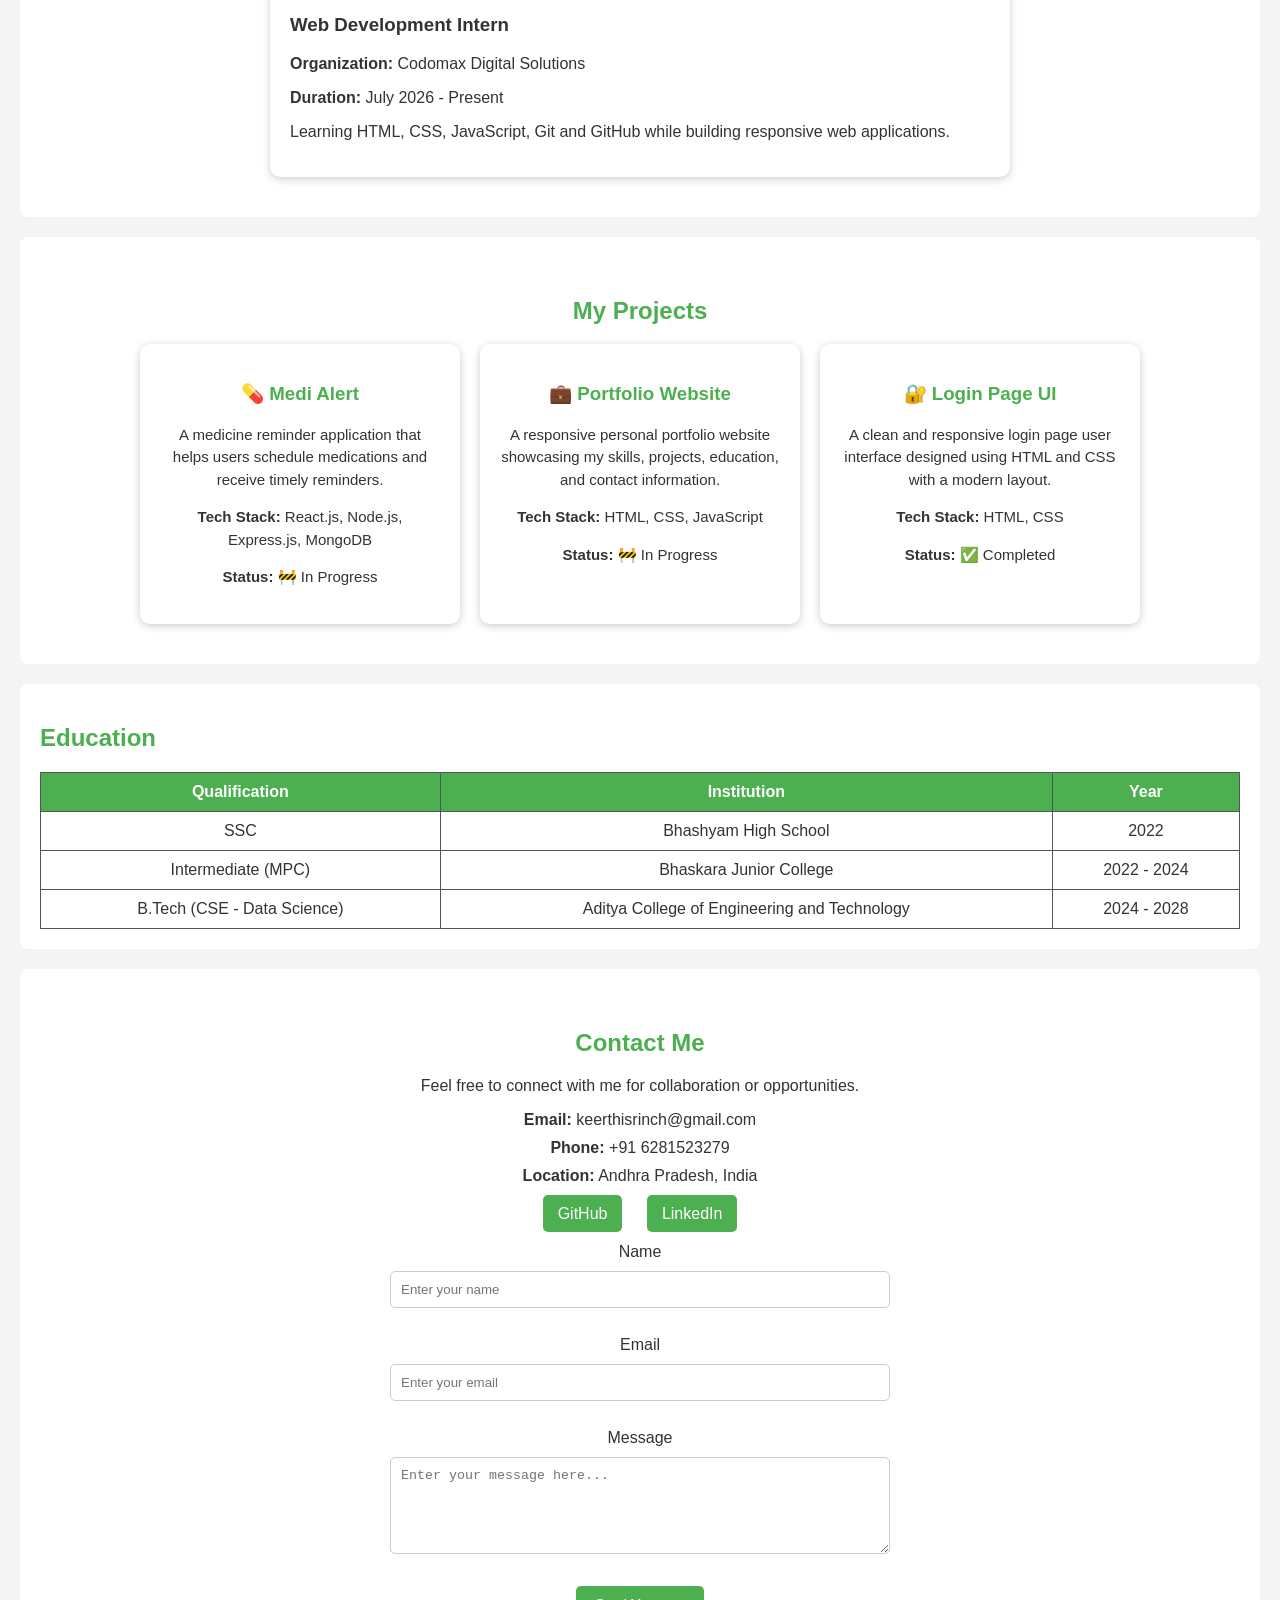
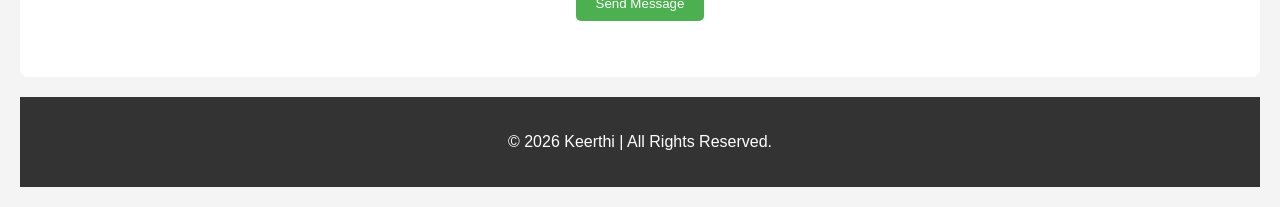
==== commit f98b649a: "Day 10 completed - Professional Contact Page" ====
--- a/Index.html
+++ b/Index.html
@@ -147,42 +147,68 @@
 </section>
 
         <!-- Education Section -->
-        <section id="education">
-            <h2>Education</h2>
-
-            <table>
-                <tr>
-                    <th>Course</th>
-                    <th>College</th>
-                    <th>Year</th>
-                </tr>
-                <tr>
-                    <td>B.Tech (CSE - Data Science)</td>
-                    <td>Aditya College of Engineering and Technology</td>
-                    <td>2024 - 2028</td>
-                </tr>
-            </table>
-        </section>
-
-        <!-- Contact Section -->
-        <section id="contact">
-            <h2>Contact Me</h2>
-
-            <form>
-                <label for="name">Name</label><br>
-                <input type="text" id="name" placeholder="N. Ch. Keerthi Srihita" required><br><br>
-
-                <label for="email">Email</label><br>
-                <input type="email" id="email" placeholder="keerthisrinch@gmail.com" required><br><br>
-
-                <label for="message">Message</label><br>
-                <textarea id="message" rows="5" placeholder="Please contact me using these details." required></textarea><br><br>
-
-                <button type="submit">Send</button>
-            </form>
-        </section>
-
-    </main>
+<section id="education">
+    <h2>Education</h2>
+
+    <table>
+        <tr>
+            <th>Qualification</th>
+            <th>Institution</th>
+            <th>Year</th>
+        </tr>
+
+        <tr>
+            <td>SSC</td>
+            <td>Bhashyam High School</td>
+            <td>2022</td>
+        </tr>
+
+        <tr>
+            <td>Intermediate (MPC)</td>
+            <td>Bhaskara Junior College</td>
+            <td>2022 - 2024</td>
+        </tr>
+
+        <tr>
+            <td>B.Tech (CSE - Data Science)</td>
+            <td>Aditya College of Engineering and Technology</td>
+            <td>2024 - 2028</td>
+        </tr>
+    </table>
+</section>
+
+  <!-- Contact Section -->
+<section id="contact">
+    <h2>Contact Me</h2>
+
+    <p>Feel free to connect with me for collaboration or opportunities.</p>
+
+    <div class="contact-info">
+        <p><strong>Email:</strong> keerthisrinch@gmail.com</p>
+        <p><strong>Phone:</strong> +91 6281523279</p>
+        <p><strong>Location:</strong> Andhra Pradesh, India</p>
+    </div>
+
+    <div class="social-links">
+        <a href="https://github.com/Keerthinch" target="_blank">GitHub</a>
+        <a href="https://www.linkedin.com/in/keertisri-nch-5a1335340/" target="_blank">LinkedIn</a>
+    </div>
+
+    <form id="contactForm">
+        <label for="name">Name</label><br>
+        <input type="text" id="name" placeholder="Enter your name" required><br><br>
+
+        <label for="email">Email</label><br>
+        <input type="email" id="email" placeholder="Enter your email" required><br><br>
+
+        <label for="message">Message</label><br>
+        <textarea id="message" rows="5" placeholder="Enter your message here..." required></textarea><br><br>
+
+        <button type="submit">Send Message</button>
+    </form>
+
+    <p id="successMessage"></p>
+</section>
 
     <!-- Footer -->
     <footer>
--- a/style.css
+++ b/style.css
@@ -41,8 +41,8 @@
 /* Main (CSS Grid) */
 
 main {
-    display: grid;
-    grid-template-columns: repeat(2, 1fr);
+    display: flex;
+    flex-direction: column;
     gap: 20px;
     padding: 20px;
 }
@@ -337,4 +337,65 @@
 
 #resume .btn:hover{
     background:#388E3C;
+}
+#contact {
+    text-align: center;
+    padding: 40px 20px;
+}
+
+.contact-info p {
+    margin: 10px 0;
+}
+
+.social-links {
+    margin: 20px 0;
+}
+
+.social-links a {
+    text-decoration: none;
+    margin: 10px;
+    color: white;
+    background: #4CAF50;
+    padding: 10px 15px;
+    border-radius: 5px;
+}
+
+.social-links a:hover {
+    background: #388E3C;
+}
+
+form {
+    max-width: 500px;
+    margin: auto;
+}
+
+form input,
+form textarea {
+    width: 100%;
+    padding: 10px;
+    margin: 10px 0;
+    border: 1px solid #ccc;
+    border-radius: 5px;
+}
+
+form button {
+    background: #4CAF50;
+    color: white;
+    padding: 10px 20px;
+    border: none;
+    cursor: pointer;
+    border-radius: 5px;
+}
+
+form button:hover {
+    background: #388E3C;
+}
+
+#successMessage {
+    color: green;
+    margin-top: 15px;
+    font-weight: bold;
+}
+#contact {
+    grid-column: 1 / -1;
 }
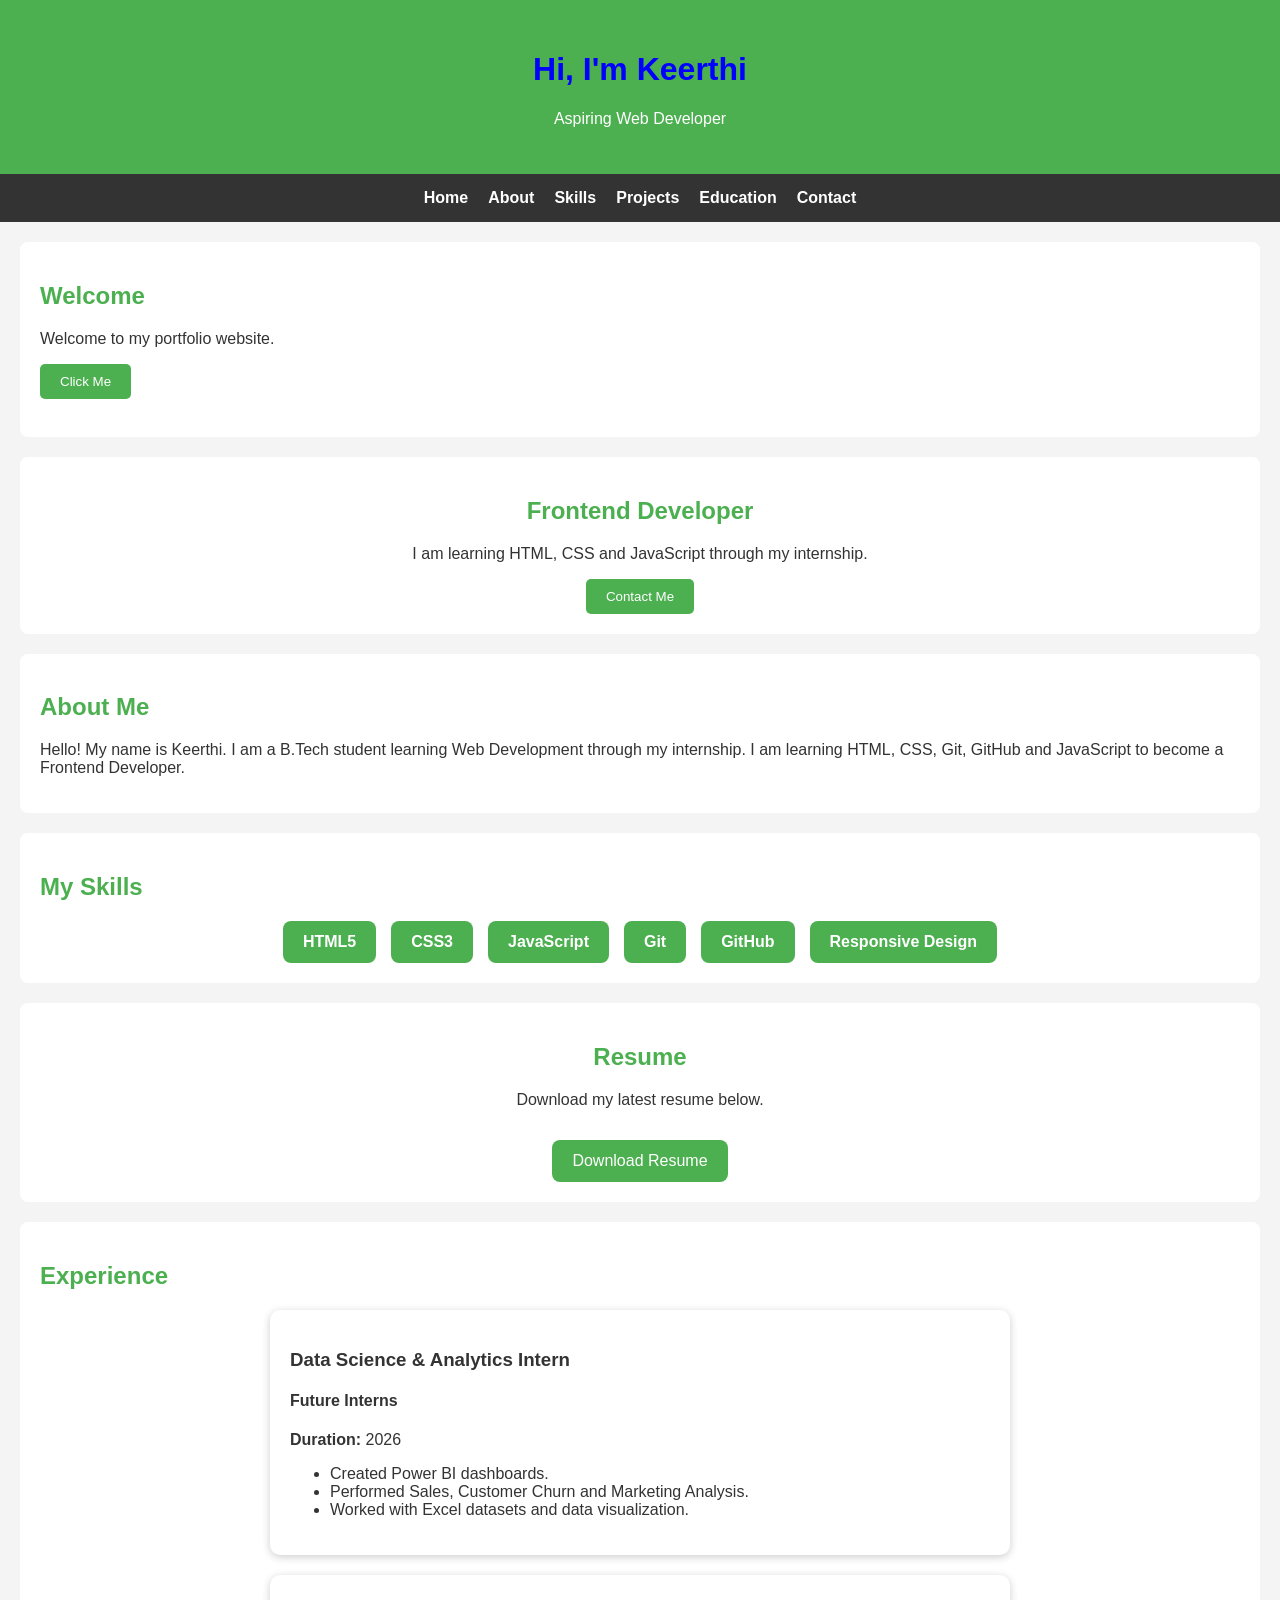
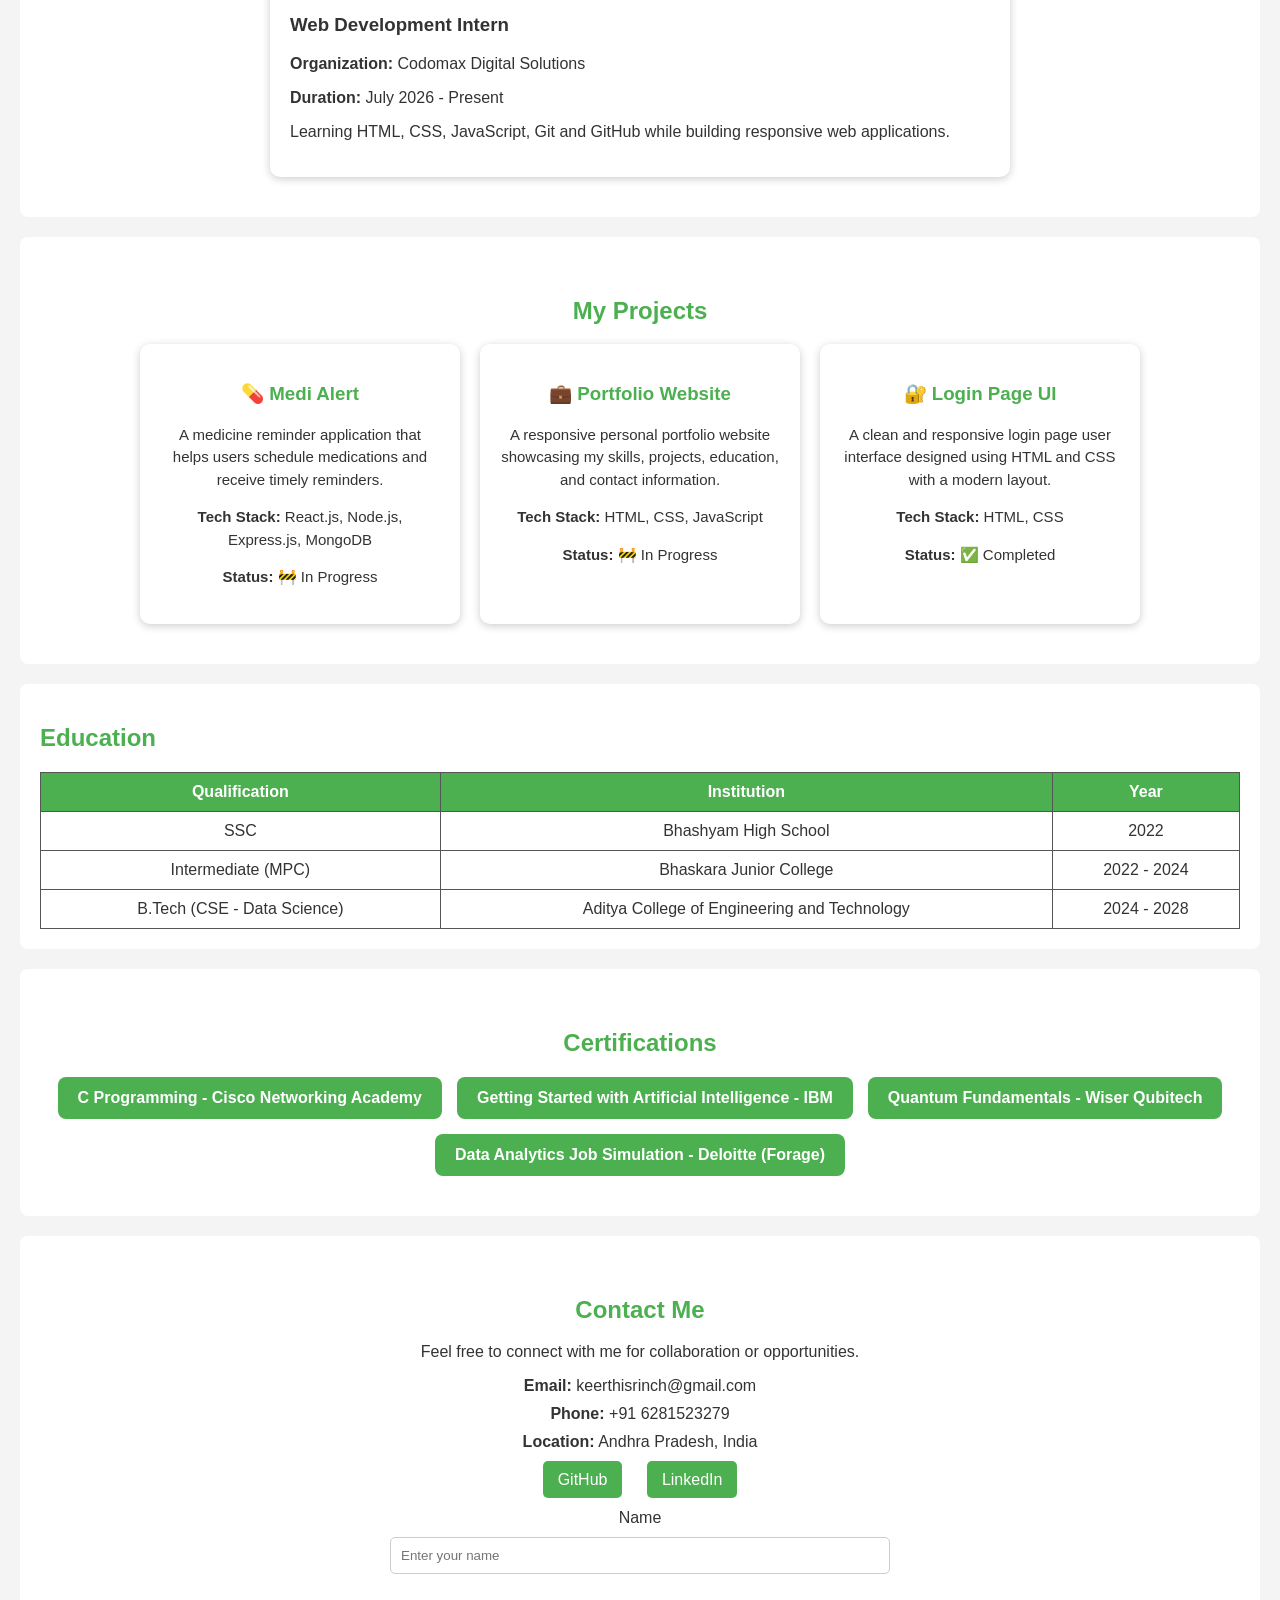
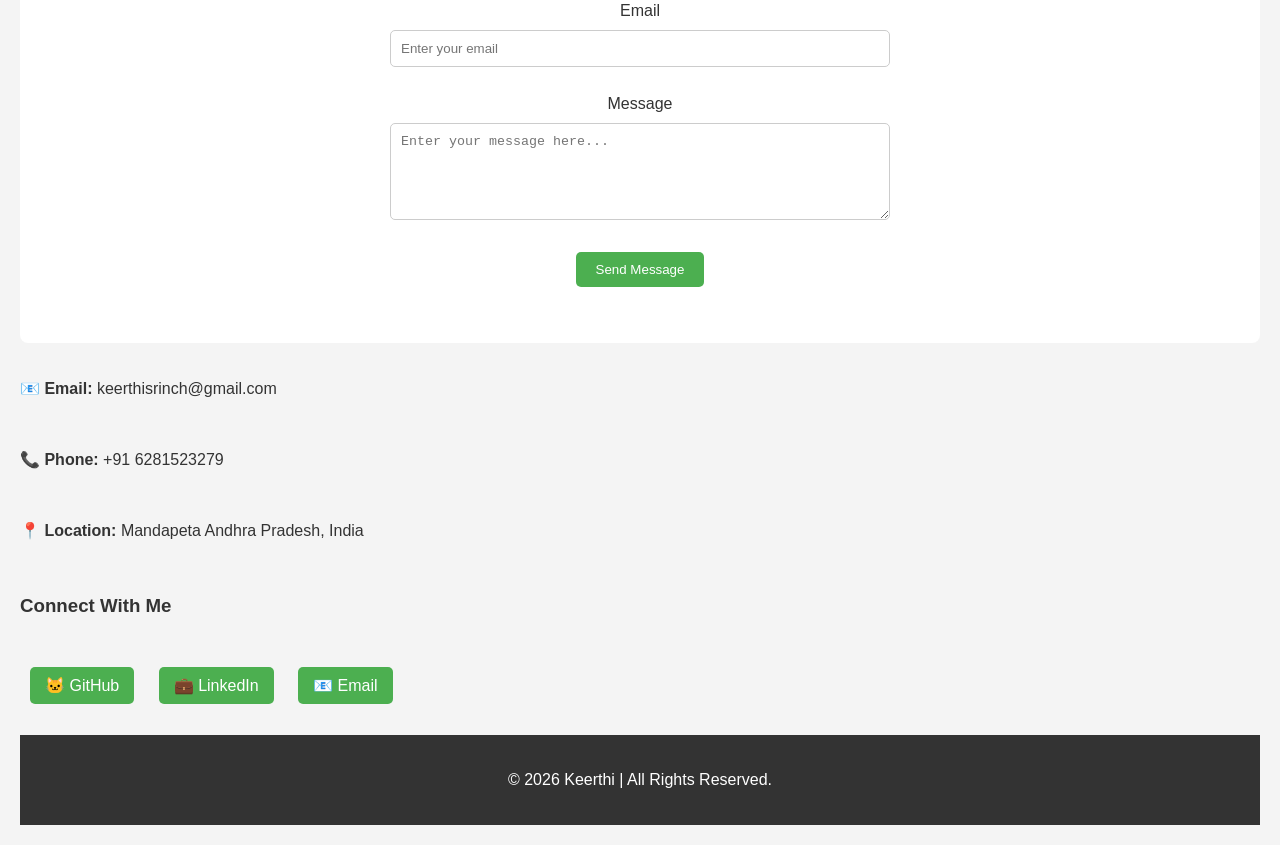
==== commit 27a24d80: "Day 12 completed - Deployed Portfolio with GitHub Pages" ====
--- a/Index.html
+++ b/Index.html
@@ -176,6 +176,17 @@
         </tr>
     </table>
 </section>
+<!-- Certifications -->
+<section id="certifications">
+    <h2>Certifications</h2>
+
+    <div class="skills-container">
+        <div class="skill">C Programming - Cisco Networking Academy</div>
+        <div class="skill">Getting Started with Artificial Intelligence - IBM</div>
+        <div class="skill">Quantum Fundamentals - Wiser Qubitech</div>
+        <div class="skill">Data Analytics Job Simulation - Deloitte (Forage)</div>
+    </div>
+</section>
 
   <!-- Contact Section -->
 <section id="contact">
@@ -209,6 +220,19 @@
 
     <p id="successMessage"></p>
 </section>
+<p><strong>📧 Email:</strong> keerthisrinch@gmail.com</p>
+<p><strong>📞 Phone:</strong> +91 6281523279</p>
+<p><strong>📍 Location:</strong> Mandapeta Andhra Pradesh, India</p>
+
+<h3>Connect With Me</h3>
+
+<div class="social-links">
+    <a href="https://github.com/Keerthinch" target="_blank">🐱 GitHub</a>
+
+    <a href="https://www.linkedin.com/in/keertisri-nch-5a1335340/" target="_blank">💼 LinkedIn</a>
+
+    <a href="mailto:keerthisrinch@gmail.com">📧 Email</a>
+</div>
 
     <!-- Footer -->
     <footer>
--- a/style.css
+++ b/style.css
@@ -1,4 +1,8 @@
 /* General Styling */
+
+html {
+    scroll-behavior: smooth;
+}
 
 body {
     margin: 0;
@@ -6,7 +10,6 @@
     font-family: Arial, sans-serif;
     background-color: #f4f4f4;
     color: #333;
-    scroll-behavior: smooth;
 }
 
 /* Header */
@@ -32,10 +35,12 @@
     color: white;
     text-decoration: none;
     font-weight: bold;
+    transition: all 0.3s ease;
 }
 
 nav a:hover {
     color: yellow;
+    transform: scale(1.1);
 }
 
 /* Main (CSS Grid) */
@@ -75,8 +80,8 @@
 
 button:hover {
     background-color: #45a049;
-}
-
+    transform: translateY(-3px);
+}
 /* Hero (Flexbox) */
 
 #hero {
@@ -124,13 +129,13 @@
     padding: 20px;
     border-radius: 10px;
     box-shadow: 0 2px 8px rgba(0,0,0,0.2);
-    transition: transform 0.3s;
+    transition: all 0.4s ease;
 }
 
 .project-card:hover {
-    transform: translateY(-5px);
-}
-
+    transform: translateY(-10px);
+    box-shadow: 0 10px 20px rgba(0,0,0,0.3);
+}
 .project-card h3 {
     color: #4CAF50;
 }
@@ -398,4 +403,162 @@
 }
 #contact {
     grid-column: 1 / -1;
+}
+/* ==========================
+   Day 11 Animations
+========================== */
+
+/* Section Fade Animation */
+
+h1,
+h2 {
+    animation: slideDown 1s ease;
+}
+@keyframes fadeIn {
+    from {
+        opacity: 0;
+        transform: translateY(30px);
+    }
+
+    to {
+        opacity: 1;
+        transform: translateY(0);
+    }
+}
+
+/* Heading Animation */
+
+h1,
+h2 {
+    animation: slideDown 1s ease;
+}
+
+@keyframes slideDown {
+    from {
+        opacity: 0;
+        transform: translateY(-25px);
+    }
+
+    to {
+        opacity: 1;
+        transform: translateY(0);
+    }
+}
+
+/* Skill Card Hover */
+
+.skill-card {
+    transition: all 0.3s ease;
+}
+
+.skill-card:hover {
+    transform: scale(1.08);
+    background: #388E3C;
+}
+
+/* Experience Card Hover */
+
+.experience-card {
+    transition: all 0.3s ease;
+}
+
+.experience-card:hover {
+    transform: translateY(-8px);
+    box-shadow: 0 10px 20px rgba(0,0,0,0.25);
+}
+
+/* Resume Button Hover */
+
+#resume .btn {
+    transition: all 0.3s ease;
+}
+
+#resume .btn:hover {
+    transform: scale(1.05);
+}
+
+/* Social Links Hover */
+
+.social-links a {
+    transition: all 0.3s ease;
+}
+
+.social-links a:hover {
+    background: #388E3C;
+    transform: scale(1.1);
+}
+
+/* Form Fields */
+
+form input,
+form textarea {
+    transition: all 0.3s ease;
+}
+
+form input:focus,
+form textarea:focus {
+    border: 2px solid #4CAF50;
+    outline: none;
+    box-shadow: 0 0 8px rgba(76,175,80,0.5);
+}
+section {
+    animation: fadeIn 3s ease;
+}
+
+h1,
+h2 {
+    animation: slideDown 3s ease;
+}
+/* ==========================
+   Certifications Section
+========================== */
+
+#certifications {
+    text-align: center;
+    padding: 40px 20px;
+}
+
+#certifications h2 {
+    color: #4CAF50;
+    margin-bottom: 20px;
+}
+
+#certifications .skills-container {
+    display: flex;
+    flex-wrap: wrap;
+    justify-content: center;
+    gap: 20px;
+}
+
+#certifications .skill-card {
+    background: #4CAF50;
+    color: white;
+    padding: 15px 20px;
+    border-radius: 8px;
+    transition: 0.3s;
+}
+
+#certifications .skill-card:hover {
+    transform: scale(1.05);
+    background: #388E3C;
+}
+#certifications .skills-container{
+    display: flex;
+    flex-wrap: wrap;
+    justify-content: center;
+    gap: 15px;
+}
+
+#certifications .skill{
+    background: #4CAF50;
+    color: white;
+    padding: 12px 20px;
+    border-radius: 8px;
+    font-weight: bold;
+    transition: 0.3s;
+}
+
+#certifications .skill:hover{
+    background: #388E3C;
+    transform: scale(1.05);
 }
